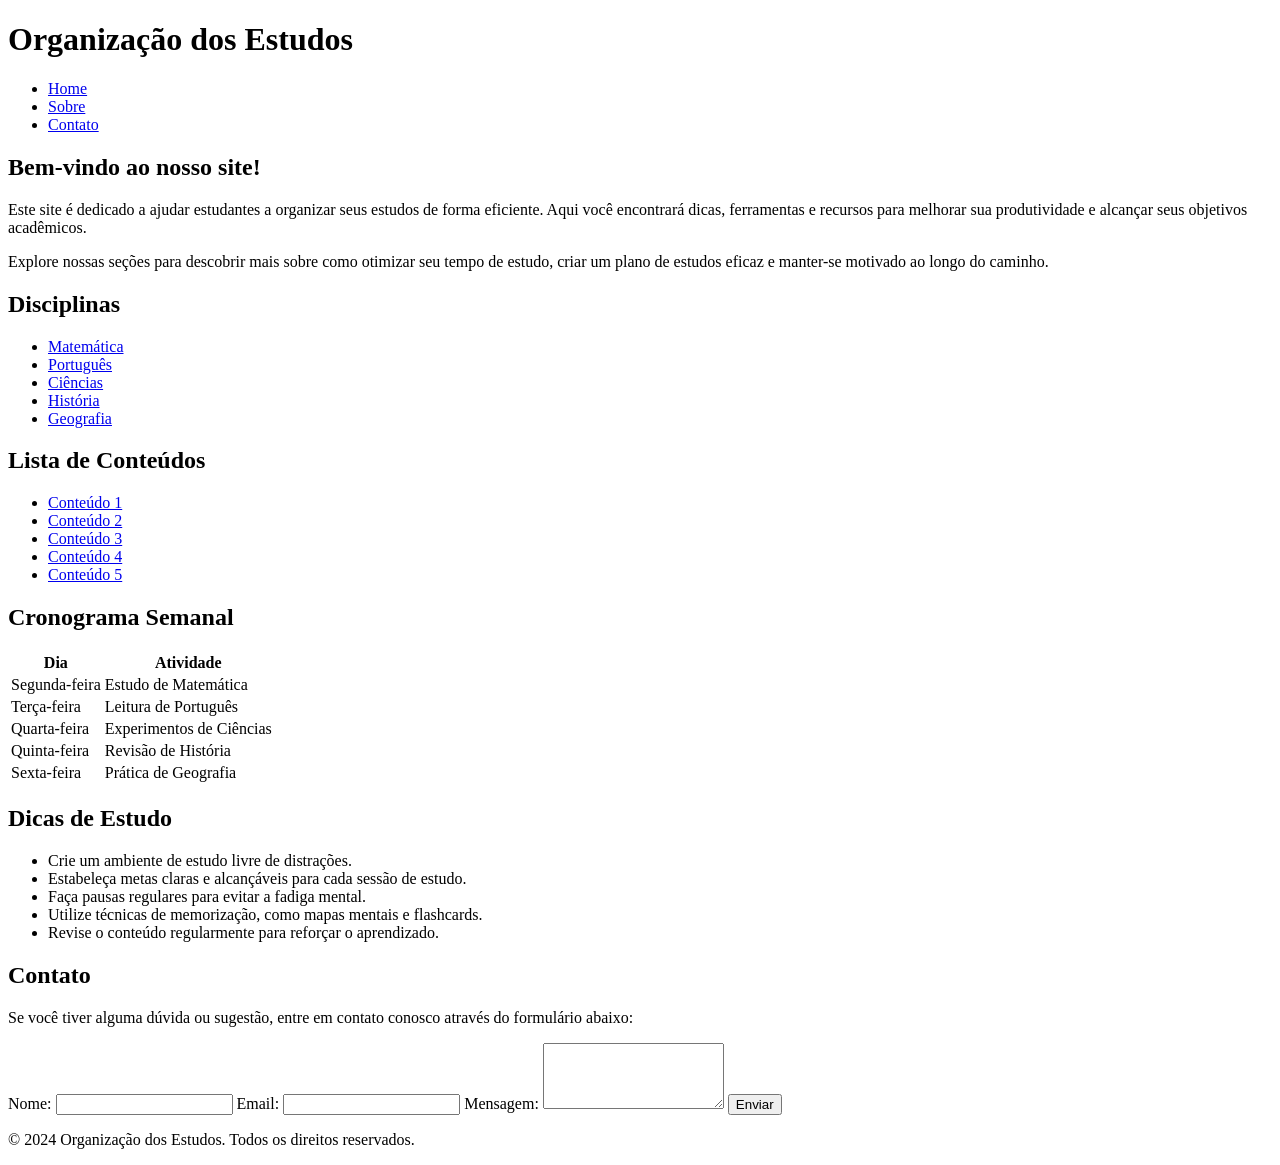
==== index.html @ 68bffa89 "Estrutura inicial da página" ====
<!DOCTYPE html>
<html lang="en">
<head>
    <meta charset="UTF-8">
    <meta name="viewport" content="width=device-width, initial-scale=1.0">
    <link rel="stylesheet" href="style.css">
    <title>Organização dos Estudos</title>
</head>
<body>
    <header>
        <div class="titulo">
            <h1>Organização dos Estudos</h1>
        </div>
        <div class="menu">
            <nav>
                <ul>
                    <li><a href="index.html">Home</a></li>
                    <li><a href="sobre.html">Sobre</a></li>
                    <li><a href="contato.html">Contato</a></li>
                </ul>
            </nav>
        </div>
    </header>
    <div class="conteudo-wrapper">
        <section class="conteudo">
            <h2>Bem-vindo ao nosso site!</h2>
            <p>Este site é dedicado a ajudar estudantes a organizar seus estudos de forma eficiente. Aqui você encontrará dicas, ferramentas e recursos para melhorar sua produtividade e alcançar seus objetivos acadêmicos.</p>
            <p>Explore nossas seções para descobrir mais sobre como otimizar seu tempo de estudo, criar um plano de estudos eficaz e manter-se motivado ao longo do caminho.</p>
        </section>
    </div>

    <div class="disciplinas-wrapper">
        <section class="disciplinas">
            <h2>Disciplinas</h2>
            <ul>
                <li><a href="matematica.html">Matemática</a></li>
                <li><a href="portugues.html">Português</a></li>
                <li><a href="ciencias.html">Ciências</a></li>
                <li><a href="historia.html">História</a></li>
                <li><a href="geografia.html">Geografia</a></li>
            </ul>
        </section>
    </div>

    <div class="lista-conteudos-wrapper">
        <section class="lista-conteudos">
            <h2>Lista de Conteúdos</h2>
            <ul>
                <li><a href="conteudo1.html">Conteúdo 1</a></li>
                <li><a href="conteudo2.html">Conteúdo 2</a></li>
                <li><a href="conteudo3.html">Conteúdo 3</a></li>
                <li><a href="conteudo4.html">Conteúdo 4</a></li>
                <li><a href="conteudo5.html">Conteúdo 5</a></li>
            </ul>
        </section>
    </div>

    <div class="Cronograma-semanal">
        <section class="cronograma">
            <h2>Cronograma Semanal</h2>
            <table>
                <thead>
                    <tr>
                        <th>Dia</th>
                        <th>Atividade</th>
                    </tr>
                </thead>
                <tbody>
                    <tr>
                        <td>Segunda-feira</td>
                        <td>Estudo de Matemática</td>
                    </tr>
                    <tr>
                        <td>Terça-feira</td>
                        <td>Leitura de Português</td>
                    </tr>
                    <tr>
                        <td>Quarta-feira</td>
                        <td>Experimentos de Ciências</td>
                    </tr>
                    <tr>
                        <td>Quinta-feira</td>
                        <td>Revisão de História</td>
                    </tr>
                    <tr>
                        <td>Sexta-feira</td>
                        <td>Prática de Geografia</td>
                    </tr>
                </tbody>
            </table>
        </section>
    </div>

    <div class="dicas-wrapper">
        <section class="dicas">
            <h2>Dicas de Estudo</h2>
            <ul>
                <li>Crie um ambiente de estudo livre de distrações.</li>
                <li>Estabeleça metas claras e alcançáveis para cada sessão de estudo.</li>
                <li>Faça pausas regulares para evitar a fadiga mental.</li>
                <li>Utilize técnicas de memorização, como mapas mentais e flashcards.</li>
                <li>Revise o conteúdo regularmente para reforçar o aprendizado.</li>
            </ul>
        </section>

    </div>

    <div class="secao-contato">
        <section class="contato">
            <h2>Contato</h2>
            <p>Se você tiver alguma dúvida ou sugestão, entre em contato conosco através do formulário abaixo:</p>
            <form action="enviar_contato.php" method="post">
                <label for="nome">Nome:</label>
                <input type="text" id="nome" name="nome" required>

                <label for="email">Email:</label>
                <input type="email" id="email" name="email" required>

                <label for="mensagem">Mensagem:</label>
                <textarea id="mensagem" name="mensagem" rows="4" required></textarea>

                <button type="submit">Enviar</button>
            </form>
        </section>
    </div>

    







    <footer>
        <p>&copy; 2024 Organização dos Estudos. Todos os direitos reservados.</p>
    </footer>
    
</body>
</html>
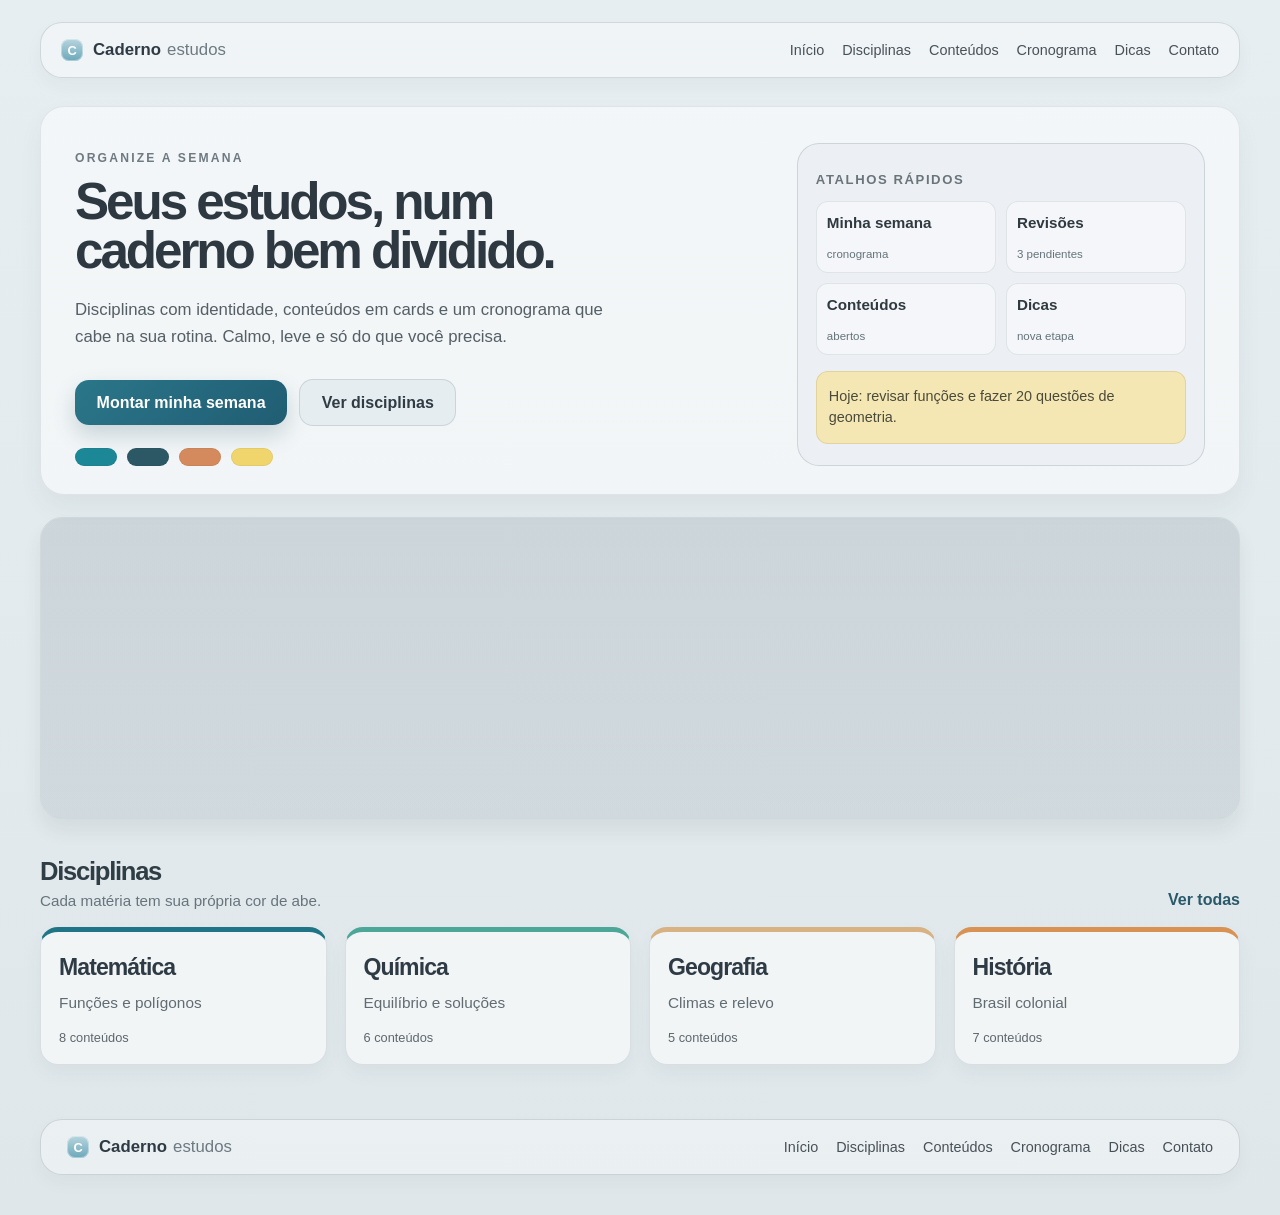
==== commit 856400af: "desenvolvimento da página index principal" ====
--- a/index.html
+++ b/index.html
@@ -1,140 +1,141 @@
 <!DOCTYPE html>
-<html lang="en">
-<head>
-    <meta charset="UTF-8">
-    <meta name="viewport" content="width=device-width, initial-scale=1.0">
-    <link rel="stylesheet" href="style.css">
-    <title>Organização dos Estudos</title>
-</head>
-<body>
-    <header>
-        <div class="titulo">
-            <h1>Organização dos Estudos</h1>
+<html lang="pt-BR">
+  <head>
+    <meta charset="UTF-8" />
+    <meta name="viewport" content="width=device-width, initial-scale=1.0" />
+    <title>Caderno de Estudos</title>
+    <link rel="stylesheet" href="style.css" />
+  </head>
+  <body>
+    <div class="page-shell">
+      <header class="topbar">
+        <div class="brand-wrap">
+          <div class="brand-mark">C</div>
+          <div class="brand-text">
+            <span class="brand-name">Caderno</span>
+            <span class="brand-tag">estudos</span>
+          </div>
         </div>
-        <div class="menu">
-            <nav>
-                <ul>
-                    <li><a href="index.html">Home</a></li>
-                    <li><a href="sobre.html">Sobre</a></li>
-                    <li><a href="contato.html">Contato</a></li>
-                </ul>
-            </nav>
-        </div>
-    </header>
-    <div class="conteudo-wrapper">
-        <section class="conteudo">
-            <h2>Bem-vindo ao nosso site!</h2>
-            <p>Este site é dedicado a ajudar estudantes a organizar seus estudos de forma eficiente. Aqui você encontrará dicas, ferramentas e recursos para melhorar sua produtividade e alcançar seus objetivos acadêmicos.</p>
-            <p>Explore nossas seções para descobrir mais sobre como otimizar seu tempo de estudo, criar um plano de estudos eficaz e manter-se motivado ao longo do caminho.</p>
-        </section>
-    </div>
 
-    <div class="disciplinas-wrapper">
-        <section class="disciplinas">
-            <h2>Disciplinas</h2>
-            <ul>
-                <li><a href="matematica.html">Matemática</a></li>
-                <li><a href="portugues.html">Português</a></li>
-                <li><a href="ciencias.html">Ciências</a></li>
-                <li><a href="historia.html">História</a></li>
-                <li><a href="geografia.html">Geografia</a></li>
-            </ul>
-        </section>
-    </div>
+        <nav class="main-nav" aria-label="Navegação principal">
+          <a href="#">Início</a>
+          <a href="#">Disciplinas</a>
+          <a href="#">Conteúdos</a>
+          <a href="#">Cronograma</a>
+          <a href="#">Dicas</a>
+          <a href="#">Contato</a>
+        </nav>
+      </header>
 
-    <div class="lista-conteudos-wrapper">
-        <section class="lista-conteudos">
-            <h2>Lista de Conteúdos</h2>
-            <ul>
-                <li><a href="conteudo1.html">Conteúdo 1</a></li>
-                <li><a href="conteudo2.html">Conteúdo 2</a></li>
-                <li><a href="conteudo3.html">Conteúdo 3</a></li>
-                <li><a href="conteudo4.html">Conteúdo 4</a></li>
-                <li><a href="conteudo5.html">Conteúdo 5</a></li>
-            </ul>
-        </section>
-    </div>
+      <main class="content">
+        <section class="hero-card">
+          <div class="hero-copy">
+            <p class="eyebrow">ORGANIZE A SEMANA</p>
+            <h1>Seus estudos, num caderno bem dividido.</h1>
+            <p class="subtitle">
+              Disciplinas com identidade, conteúdos em cards e um cronograma que cabe na sua rotina.
+              Calmo, leve e só do que você precisa.
+            </p>
 
-    <div class="Cronograma-semanal">
-        <section class="cronograma">
-            <h2>Cronograma Semanal</h2>
-            <table>
-                <thead>
-                    <tr>
-                        <th>Dia</th>
-                        <th>Atividade</th>
-                    </tr>
-                </thead>
-                <tbody>
-                    <tr>
-                        <td>Segunda-feira</td>
-                        <td>Estudo de Matemática</td>
-                    </tr>
-                    <tr>
-                        <td>Terça-feira</td>
-                        <td>Leitura de Português</td>
-                    </tr>
-                    <tr>
-                        <td>Quarta-feira</td>
-                        <td>Experimentos de Ciências</td>
-                    </tr>
-                    <tr>
-                        <td>Quinta-feira</td>
-                        <td>Revisão de História</td>
-                    </tr>
-                    <tr>
-                        <td>Sexta-feira</td>
-                        <td>Prática de Geografia</td>
-                    </tr>
-                </tbody>
-            </table>
-        </section>
-    </div>
+            <div class="hero-actions">
+              <button class="primary-btn">Montar minha semana</button>
+              <button class="secondary-btn">Ver disciplinas</button>
+            </div>
 
-    <div class="dicas-wrapper">
-        <section class="dicas">
-            <h2>Dicas de Estudo</h2>
-            <ul>
-                <li>Crie um ambiente de estudo livre de distrações.</li>
-                <li>Estabeleça metas claras e alcançáveis para cada sessão de estudo.</li>
-                <li>Faça pausas regulares para evitar a fadiga mental.</li>
-                <li>Utilize técnicas de memorização, como mapas mentais e flashcards.</li>
-                <li>Revise o conteúdo regularmente para reforçar o aprendizado.</li>
-            </ul>
+            <div class="color-dots" aria-label="Cores de disciplinas">
+              <span class="dot teal"></span>
+              <span class="dot dark-teal"></span>
+              <span class="dot orange"></span>
+              <span class="dot yellow"></span>
+            </div>
+          </div>
+
+          <aside class="mini-panel">
+            <h2>ATALHOS RÁPIDOS</h2>
+            <div class="shortcut-grid">
+              <div class="shortcut-item">
+                <span>Minha semana</span>
+                <small>cronograma</small>
+              </div>
+              <div class="shortcut-item">
+                <span>Revisões</span>
+                <small>3 pendientes</small>
+              </div>
+              <div class="shortcut-item">
+                <span>Conteúdos</span>
+                <small>abertos</small>
+              </div>
+              <div class="shortcut-item">
+                <span>Dicas</span>
+                <small>nova etapa</small>
+              </div>
+            </div>
+
+            <div class="note-box">
+              Hoje: revisar funções e fazer 20 questões de geometria.
+            </div>
+          </aside>
         </section>
 
+        <section class="hero-image" aria-label="Caderno de estudos em mesa">
+          <div class="notebook-scene"></div>
+        </section>
+
+        <section class="disciplinas-section">
+          <div class="section-head">
+            <div>
+              <h3>Disciplinas</h3>
+              <p>Cada matéria tem sua própria cor de abe.</p>
+            </div>
+            <a href="#">Ver todas</a>
+          </div>
+
+          <div class="disciplinas-grid">
+            <article class="discipline-card card-teal">
+              <h4>Matemática</h4>
+              <p>Funções e polígonos</p>
+              <span>8 conteúdos</span>
+            </article>
+
+            <article class="discipline-card card-green">
+              <h4>Química</h4>
+              <p>Equilíbrio e soluções</p>
+              <span>6 conteúdos</span>
+            </article>
+
+            <article class="discipline-card card-sand">
+              <h4>Geografia</h4>
+              <p>Climas e relevo</p>
+              <span>5 conteúdos</span>
+            </article>
+
+            <article class="discipline-card card-orange">
+              <h4>História</h4>
+              <p>Brasil colonial</p>
+              <span>7 conteúdos</span>
+            </article>
+          </div>
+        </section>
+      </main>
+
+      <footer class="bottom-bar">
+        <div class="brand-wrap small-brand">
+          <div class="brand-mark">C</div>
+          <div class="brand-text">
+            <span class="brand-name">Caderno</span>
+            <span class="brand-tag">estudos</span>
+          </div>
+        </div>
+
+        <nav class="footer-nav" aria-label="Menu do rodapé">
+          <a href="#">Início</a>
+          <a href="#">Disciplinas</a>
+          <a href="#">Conteúdos</a>
+          <a href="#">Cronograma</a>
+          <a href="#">Dicas</a>
+          <a href="#">Contato</a>
+        </nav>
+      </footer>
     </div>
-
-    <div class="secao-contato">
-        <section class="contato">
-            <h2>Contato</h2>
-            <p>Se você tiver alguma dúvida ou sugestão, entre em contato conosco através do formulário abaixo:</p>
-            <form action="enviar_contato.php" method="post">
-                <label for="nome">Nome:</label>
-                <input type="text" id="nome" name="nome" required>
-
-                <label for="email">Email:</label>
-                <input type="email" id="email" name="email" required>
-
-                <label for="mensagem">Mensagem:</label>
-                <textarea id="mensagem" name="mensagem" rows="4" required></textarea>
-
-                <button type="submit">Enviar</button>
-            </form>
-        </section>
-    </div>
-
-    
-
-
-
-
-
-
-
-    <footer>
-        <p>&copy; 2024 Organização dos Estudos. Todos os direitos reservados.</p>
-    </footer>
-    
-</body>
-</html>+  </body>
+</html>
--- a/style.css
+++ b/style.css
@@ -0,0 +1,467 @@
+:root {
+  --bg: #dfe7eb;
+  --panel: rgba(255, 255, 255, 0.72);
+  --panel-strong: #edf3f5;
+  --border: rgba(79, 99, 110, 0.2);
+  --text: #2f3b44;
+  --muted: #66757c;
+  --teal: #1f7585;
+  --teal-dark: #0f5968;
+  --green: #4da799;
+  --orange: #d89253;
+  --yellow: #f0d56d;
+  --shadow: rgba(51, 71, 79, 0.08);
+  --note: #f4e7b4;
+}
+
+* {
+  box-sizing: border-box;
+}
+
+html {
+  scroll-behavior: smooth;
+}
+
+body {
+  margin: 0;
+  font-family: "Segoe UI", Tahoma, Geneva, Verdana, sans-serif;
+  background: linear-gradient(180deg, #e7eef1 0%, #dfe7eb 100%);
+  color: var(--text);
+}
+
+button,
+a {
+  font: inherit;
+}
+
+.page-shell {
+  width: min(1200px, calc(100% - 32px));
+  margin: 22px auto 0;
+}
+
+.topbar,
+.bottom-bar {
+  display: flex;
+  align-items: center;
+  justify-content: space-between;
+  gap: 20px;
+  background: rgba(255, 255, 255, 0.38);
+  border: 1px solid var(--border);
+  border-radius: 22px;
+  padding: 16px 20px;
+  box-shadow: 0 8px 18px rgba(44, 55, 62, 0.04);
+}
+
+.brand-wrap {
+  display: inline-flex;
+  align-items: center;
+  gap: 10px;
+}
+
+.brand-mark {
+  width: 22px;
+  height: 22px;
+  border-radius: 8px;
+  background: linear-gradient(180deg, #b7d5de 0%, #6ca8ba 100%);
+  color: #fff;
+  font-weight: 700;
+  font-size: 0.8rem;
+  display: grid;
+  place-items: center;
+  box-shadow: inset 0 0 0 1px rgba(255, 255, 255, 0.4);
+}
+
+.brand-text {
+  display: flex;
+  align-items: baseline;
+  gap: 6px;
+  line-height: 1;
+}
+
+.brand-name,
+.brand-tag {
+  font-size: 1.05rem;
+  font-weight: 700;
+}
+
+.brand-tag {
+  font-weight: 500;
+  color: #6d7a81;
+}
+
+.main-nav,
+.footer-nav {
+  display: flex;
+  align-items: center;
+  justify-content: center;
+  gap: 18px;
+  flex-wrap: wrap;
+}
+
+.main-nav a,
+.footer-nav a {
+  color: rgba(40, 49, 57, 0.84);
+  text-decoration: none;
+  font-size: 0.9rem;
+  transition: opacity 0.2s ease;
+}
+
+.main-nav a:hover,
+.footer-nav a:hover {
+  opacity: 0.7;
+}
+
+.content {
+  margin-top: 28px;
+}
+
+.hero-card {
+  display: grid;
+  grid-template-columns: 1.7fr 1fr;
+  gap: 28px;
+  padding: 36px 34px 28px;
+  background: rgba(255, 255, 255, 0.5);
+  border: 1px solid rgba(102, 118, 126, 0.14);
+  border-radius: 24px;
+  box-shadow: 0 12px 24px rgba(50, 63, 70, 0.06);
+}
+
+.hero-copy {
+  padding: 8px 0 0;
+}
+
+.eyebrow {
+  margin: 0 0 12px;
+  color: #6d7a81;
+  font-size: 0.76rem;
+  letter-spacing: 0.18em;
+  font-weight: 700;
+}
+
+.hero-copy h1 {
+  margin: 0;
+  max-width: 560px;
+  font-size: clamp(2.4rem, 4vw, 4rem);
+  line-height: 0.96;
+  letter-spacing: -0.06em;
+  color: #2d3840;
+}
+
+.subtitle {
+  max-width: 560px;
+  margin-top: 22px;
+  color: rgba(50, 61, 70, 0.82);
+  font-size: 1.05rem;
+  line-height: 1.6;
+}
+
+.hero-actions {
+  display: flex;
+  align-items: center;
+  gap: 12px;
+  margin-top: 28px;
+  flex-wrap: wrap;
+}
+
+.primary-btn,
+.secondary-btn {
+  border: none;
+  border-radius: 14px;
+  padding: 0.85rem 1.35rem;
+  font-weight: 600;
+  cursor: pointer;
+  transition: transform 0.2s ease, opacity 0.2s ease;
+}
+
+.primary-btn {
+  background: linear-gradient(135deg, #2b7689, #205d73);
+  color: #fff;
+  box-shadow: 0 10px 22px rgba(30, 82, 94, 0.2);
+}
+
+.secondary-btn {
+  background: #e6edf0;
+  color: #2f3c44;
+  border: 1px solid rgba(83, 102, 112, 0.18);
+}
+
+.primary-btn:hover,
+.secondary-btn:hover {
+  transform: translateY(-1px);
+  opacity: 0.96;
+}
+
+.color-dots {
+  display: flex;
+  gap: 10px;
+  align-items: center;
+  margin-top: 22px;
+}
+
+.dot {
+  display: inline-block;
+  width: 42px;
+  height: 18px;
+  border-radius: 10px;
+  box-shadow: inset 0 0 0 1px rgba(0, 0, 0, 0.05);
+}
+
+.dot.teal { background: #1c8897; }
+.dot.dark-teal { background: #2c5865; }
+.dot.orange { background: #d48a5d; }
+.dot.yellow { background: #f0d56d; }
+
+.mini-panel {
+  align-self: stretch;
+  background: rgba(236, 240, 243, 0.9);
+  border: 1px solid var(--border);
+  border-radius: 22px;
+  padding: 18px 18px 12px;
+  display: flex;
+  flex-direction: column;
+  justify-content: center;
+}
+
+.mini-panel h2 {
+  margin: 0 0 14px;
+  font-size: 0.82rem;
+  letter-spacing: 0.12em;
+  color: #69757a;
+  font-weight: 700;
+}
+
+.shortcut-grid {
+  display: grid;
+  grid-template-columns: repeat(2, minmax(120px, 1fr));
+  gap: 10px;
+}
+
+.shortcut-item {
+  background: rgba(255, 255, 255, 0.42);
+  border: 1px solid rgba(128, 146, 152, 0.18);
+  border-radius: 12px;
+  padding: 12px 10px;
+  min-height: 72px;
+  display: flex;
+  flex-direction: column;
+  justify-content: space-between;
+}
+
+.shortcut-item span {
+  font-weight: 700;
+  color: #2f3a40;
+  font-size: 0.95rem;
+}
+
+.shortcut-item small {
+  color: #64747b;
+  font-size: 0.72rem;
+}
+
+.note-box {
+  margin-top: 16px;
+  background: var(--note);
+  border: 1px solid rgba(146, 124, 52, 0.18);
+  border-radius: 12px;
+  color: #4a4a3a;
+  font-size: 0.9rem;
+  line-height: 1.5;
+  padding: 14px 12px;
+}
+
+.hero-image {
+  margin-top: 22px;
+  border-radius: 22px;
+  overflow: hidden;
+  box-shadow: 0 12px 18px rgba(53, 63, 70, 0.08);
+  border: 1px solid rgba(101, 117, 122, 0.14);
+}
+
+.notebook-scene {
+  position: relative;
+  height: 300px;
+  background:
+    linear-gradient(rgba(84, 101, 110, 0.16), rgba(84, 101, 110, 0.12)),
+    url("https://images.unsplash.com/photo-1516321318423-f06f85e504b3?auto=format&fit=crop&w=1600&q=80") center/cover no-repeat;
+}
+
+.disciplinas-section {
+  margin-top: 38px;
+  padding-bottom: 36px;
+}
+
+.section-head {
+  display: flex;
+  align-items: end;
+  justify-content: space-between;
+  gap: 18px;
+  margin-bottom: 18px;
+}
+
+.section-head h3 {
+  margin: 0;
+  font-size: clamp(1.6rem, 2vw, 2.2rem);
+  letter-spacing: -0.05em;
+  color: #2f3d45;
+}
+
+.section-head p {
+  margin: 6px 0 0;
+  color: var(--muted);
+  font-size: 0.95rem;
+}
+
+.section-head a {
+  text-decoration: none;
+  color: #2a5969;
+  font-weight: 600;
+}
+
+.disciplinas-grid {
+  display: grid;
+  grid-template-columns: repeat(4, minmax(200px, 1fr));
+  gap: 18px;
+}
+
+.discipline-card {
+  background: rgba(255, 255, 255, 0.55);
+  border: 1px solid rgba(90, 107, 116, 0.16);
+  border-radius: 18px;
+  padding: 22px 18px 18px;
+  min-height: 132px;
+  box-shadow: 0 8px 18px rgba(62, 72, 79, 0.05);
+}
+
+.discipline-card h4 {
+  margin: 0;
+  font-size: clamp(1.2rem, 1.8vw, 1.6rem);
+  letter-spacing: -0.04em;
+}
+
+.discipline-card p {
+  margin: 10px 0 14px;
+  color: rgba(48, 61, 69, 0.75);
+  font-size: 0.96rem;
+  line-height: 1.5;
+}
+
+.discipline-card span {
+  color: rgba(58, 67, 74, 0.8);
+  font-size: 0.8rem;
+}
+
+.card-teal {
+  border-top: 5px solid var(--teal);
+}
+
+.card-green {
+  border-top: 5px solid var(--green);
+}
+
+.card-sand {
+  border-top: 5px solid #d8b283;
+}
+
+.card-orange {
+  border-top: 5px solid var(--orange);
+}
+
+.bottom-bar {
+  margin: 18px 0 40px;
+  padding: 16px 26px;
+  background: rgba(255, 255, 255, 0.35);
+}
+
+.small-brand {
+  margin-right: auto;
+}
+
+@media (max-width: 960px) {
+  .hero-card {
+    grid-template-columns: 1fr;
+  }
+
+  .disciplinas-grid {
+    grid-template-columns: repeat(2, minmax(180px, 1fr));
+  }
+}
+
+@media (max-width: 760px) {
+  .page-shell {
+    width: min(100% - 18px, 1200px);
+    margin-top: 12px;
+  }
+
+  .topbar,
+  .bottom-bar {
+    border-radius: 18px;
+    padding: 14px 16px;
+  }
+
+  .topbar,
+  .bottom-bar,
+  .section-head {
+    flex-direction: column;
+    align-items: flex-start;
+  }
+
+  .main-nav,
+  .footer-nav {
+    justify-content: flex-start;
+    gap: 10px 14px;
+  }
+
+  .hero-card {
+    padding: 24px 18px 18px;
+  }
+
+  .hero-copy h1 {
+    max-width: none;
+  }
+
+  .subtitle {
+    font-size: 0.98rem;
+  }
+
+  .disciplinas-grid {
+    grid-template-columns: 1fr;
+  }
+
+  .shortcut-grid {
+    grid-template-columns: repeat(2, minmax(100px, 1fr));
+  }
+
+  .notebook-scene {
+    height: 240px;
+  }
+}
+
+@media (max-width: 480px) {
+  .brand-text {
+    gap: 3px;
+  }
+
+  .brand-name,
+  .brand-tag {
+    font-size: 0.9rem;
+  }
+
+  .main-nav a,
+  .footer-nav a {
+    font-size: 0.82rem;
+  }
+
+  .hero-actions {
+    flex-direction: column;
+    align-items: stretch;
+  }
+
+  .primary-btn,
+  .secondary-btn {
+    width: 100%;
+  }
+
+  .shortcut-grid {
+    grid-template-columns: 1fr;
+  }
+}
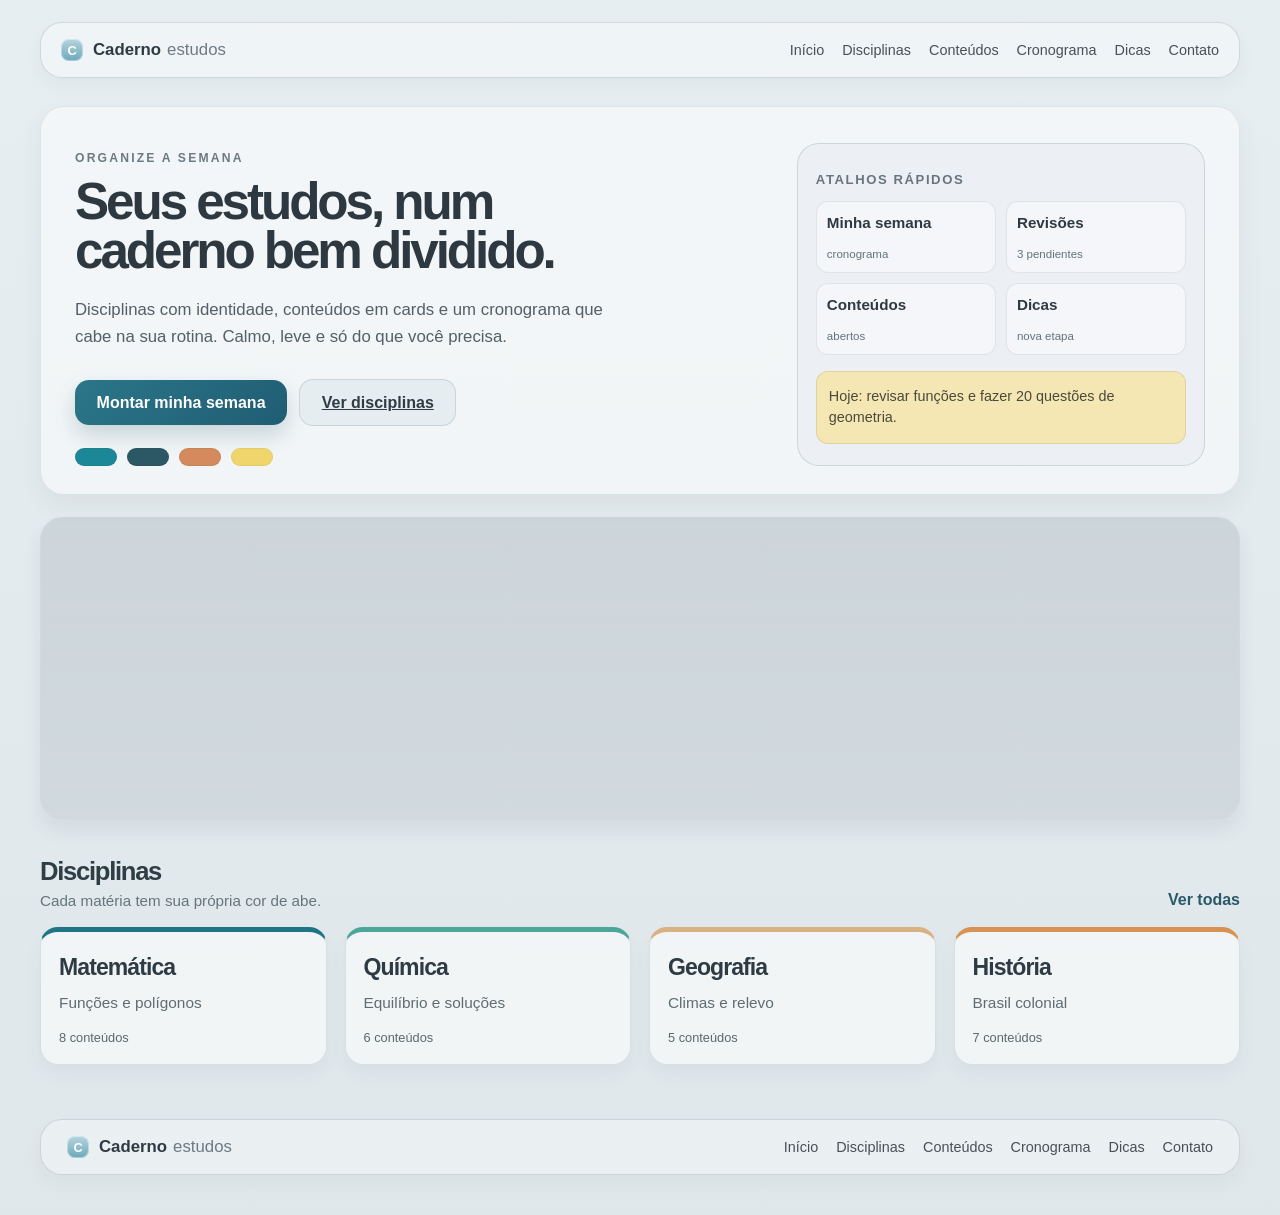
==== commit 30f14596: "desenvolvimento da página de disciplinas" ====
--- a/index.html
+++ b/index.html
@@ -4,7 +4,7 @@
     <meta charset="UTF-8" />
     <meta name="viewport" content="width=device-width, initial-scale=1.0" />
     <title>Caderno de Estudos</title>
-    <link rel="stylesheet" href="style.css" />
+    <link rel="stylesheet" href="src/style.css" />
   </head>
   <body>
     <div class="page-shell">
@@ -18,8 +18,8 @@
         </div>
 
         <nav class="main-nav" aria-label="Navegação principal">
-          <a href="#">Início</a>
-          <a href="#">Disciplinas</a>
+          <a href="index.html">Início</a>
+          <a href="disciplinas.html">Disciplinas</a>
           <a href="#">Conteúdos</a>
           <a href="#">Cronograma</a>
           <a href="#">Dicas</a>
@@ -39,7 +39,7 @@
 
             <div class="hero-actions">
               <button class="primary-btn">Montar minha semana</button>
-              <button class="secondary-btn">Ver disciplinas</button>
+              <a href="disciplinas.html" class="secondary-btn link-btn">Ver disciplinas</a>
             </div>
 
             <div class="color-dots" aria-label="Cores de disciplinas">
@@ -87,7 +87,7 @@
               <h3>Disciplinas</h3>
               <p>Cada matéria tem sua própria cor de abe.</p>
             </div>
-            <a href="#">Ver todas</a>
+            <a href="disciplinas.html">Ver todas</a>
           </div>
 
           <div class="disciplinas-grid">
@@ -128,8 +128,8 @@
         </div>
 
         <nav class="footer-nav" aria-label="Menu do rodapé">
-          <a href="#">Início</a>
-          <a href="#">Disciplinas</a>
+          <a href="index.html">Início</a>
+          <a href="disciplinas.html">Disciplinas</a>
           <a href="#">Conteúdos</a>
           <a href="#">Cronograma</a>
           <a href="#">Dicas</a>
--- a/src/style.css
+++ b/src/style.css
@@ -0,0 +1,467 @@
+:root {
+  --bg: #dfe7eb;
+  --panel: rgba(255, 255, 255, 0.72);
+  --panel-strong: #edf3f5;
+  --border: rgba(79, 99, 110, 0.2);
+  --text: #2f3b44;
+  --muted: #66757c;
+  --teal: #1f7585;
+  --teal-dark: #0f5968;
+  --green: #4da799;
+  --orange: #d89253;
+  --yellow: #f0d56d;
+  --shadow: rgba(51, 71, 79, 0.08);
+  --note: #f4e7b4;
+}
+
+* {
+  box-sizing: border-box;
+}
+
+html {
+  scroll-behavior: smooth;
+}
+
+body {
+  margin: 0;
+  font-family: "Segoe UI", Tahoma, Geneva, Verdana, sans-serif;
+  background: linear-gradient(180deg, #e7eef1 0%, #dfe7eb 100%);
+  color: var(--text);
+}
+
+button,
+a {
+  font: inherit;
+}
+
+.page-shell {
+  width: min(1200px, calc(100% - 32px));
+  margin: 22px auto 0;
+}
+
+.topbar,
+.bottom-bar {
+  display: flex;
+  align-items: center;
+  justify-content: space-between;
+  gap: 20px;
+  background: rgba(255, 255, 255, 0.38);
+  border: 1px solid var(--border);
+  border-radius: 22px;
+  padding: 16px 20px;
+  box-shadow: 0 8px 18px rgba(44, 55, 62, 0.04);
+}
+
+.brand-wrap {
+  display: inline-flex;
+  align-items: center;
+  gap: 10px;
+}
+
+.brand-mark {
+  width: 22px;
+  height: 22px;
+  border-radius: 8px;
+  background: linear-gradient(180deg, #b7d5de 0%, #6ca8ba 100%);
+  color: #fff;
+  font-weight: 700;
+  font-size: 0.8rem;
+  display: grid;
+  place-items: center;
+  box-shadow: inset 0 0 0 1px rgba(255, 255, 255, 0.4);
+}
+
+.brand-text {
+  display: flex;
+  align-items: baseline;
+  gap: 6px;
+  line-height: 1;
+}
+
+.brand-name,
+.brand-tag {
+  font-size: 1.05rem;
+  font-weight: 700;
+}
+
+.brand-tag {
+  font-weight: 500;
+  color: #6d7a81;
+}
+
+.main-nav,
+.footer-nav {
+  display: flex;
+  align-items: center;
+  justify-content: center;
+  gap: 18px;
+  flex-wrap: wrap;
+}
+
+.main-nav a,
+.footer-nav a {
+  color: rgba(40, 49, 57, 0.84);
+  text-decoration: none;
+  font-size: 0.9rem;
+  transition: opacity 0.2s ease;
+}
+
+.main-nav a:hover,
+.footer-nav a:hover {
+  opacity: 0.7;
+}
+
+.content {
+  margin-top: 28px;
+}
+
+.hero-card {
+  display: grid;
+  grid-template-columns: 1.7fr 1fr;
+  gap: 28px;
+  padding: 36px 34px 28px;
+  background: rgba(255, 255, 255, 0.5);
+  border: 1px solid rgba(102, 118, 126, 0.14);
+  border-radius: 24px;
+  box-shadow: 0 12px 24px rgba(50, 63, 70, 0.06);
+}
+
+.hero-copy {
+  padding: 8px 0 0;
+}
+
+.eyebrow {
+  margin: 0 0 12px;
+  color: #6d7a81;
+  font-size: 0.76rem;
+  letter-spacing: 0.18em;
+  font-weight: 700;
+}
+
+.hero-copy h1 {
+  margin: 0;
+  max-width: 560px;
+  font-size: clamp(2.4rem, 4vw, 4rem);
+  line-height: 0.96;
+  letter-spacing: -0.06em;
+  color: #2d3840;
+}
+
+.subtitle {
+  max-width: 560px;
+  margin-top: 22px;
+  color: rgba(50, 61, 70, 0.82);
+  font-size: 1.05rem;
+  line-height: 1.6;
+}
+
+.hero-actions {
+  display: flex;
+  align-items: center;
+  gap: 12px;
+  margin-top: 28px;
+  flex-wrap: wrap;
+}
+
+.primary-btn,
+.secondary-btn {
+  border: none;
+  border-radius: 14px;
+  padding: 0.85rem 1.35rem;
+  font-weight: 600;
+  cursor: pointer;
+  transition: transform 0.2s ease, opacity 0.2s ease;
+}
+
+.primary-btn {
+  background: linear-gradient(135deg, #2b7689, #205d73);
+  color: #fff;
+  box-shadow: 0 10px 22px rgba(30, 82, 94, 0.2);
+}
+
+.secondary-btn {
+  background: #e6edf0;
+  color: #2f3c44;
+  border: 1px solid rgba(83, 102, 112, 0.18);
+}
+
+.primary-btn:hover,
+.secondary-btn:hover {
+  transform: translateY(-1px);
+  opacity: 0.96;
+}
+
+.color-dots {
+  display: flex;
+  gap: 10px;
+  align-items: center;
+  margin-top: 22px;
+}
+
+.dot {
+  display: inline-block;
+  width: 42px;
+  height: 18px;
+  border-radius: 10px;
+  box-shadow: inset 0 0 0 1px rgba(0, 0, 0, 0.05);
+}
+
+.dot.teal { background: #1c8897; }
+.dot.dark-teal { background: #2c5865; }
+.dot.orange { background: #d48a5d; }
+.dot.yellow { background: #f0d56d; }
+
+.mini-panel {
+  align-self: stretch;
+  background: rgba(236, 240, 243, 0.9);
+  border: 1px solid var(--border);
+  border-radius: 22px;
+  padding: 18px 18px 12px;
+  display: flex;
+  flex-direction: column;
+  justify-content: center;
+}
+
+.mini-panel h2 {
+  margin: 0 0 14px;
+  font-size: 0.82rem;
+  letter-spacing: 0.12em;
+  color: #69757a;
+  font-weight: 700;
+}
+
+.shortcut-grid {
+  display: grid;
+  grid-template-columns: repeat(2, minmax(120px, 1fr));
+  gap: 10px;
+}
+
+.shortcut-item {
+  background: rgba(255, 255, 255, 0.42);
+  border: 1px solid rgba(128, 146, 152, 0.18);
+  border-radius: 12px;
+  padding: 12px 10px;
+  min-height: 72px;
+  display: flex;
+  flex-direction: column;
+  justify-content: space-between;
+}
+
+.shortcut-item span {
+  font-weight: 700;
+  color: #2f3a40;
+  font-size: 0.95rem;
+}
+
+.shortcut-item small {
+  color: #64747b;
+  font-size: 0.72rem;
+}
+
+.note-box {
+  margin-top: 16px;
+  background: var(--note);
+  border: 1px solid rgba(146, 124, 52, 0.18);
+  border-radius: 12px;
+  color: #4a4a3a;
+  font-size: 0.9rem;
+  line-height: 1.5;
+  padding: 14px 12px;
+}
+
+.hero-image {
+  margin-top: 22px;
+  border-radius: 22px;
+  overflow: hidden;
+  box-shadow: 0 12px 18px rgba(53, 63, 70, 0.08);
+  border: 1px solid rgba(101, 117, 122, 0.14);
+}
+
+.notebook-scene {
+  position: relative;
+  height: 300px;
+  background:
+    linear-gradient(rgba(84, 101, 110, 0.16), rgba(84, 101, 110, 0.12)),
+    url("https://images.unsplash.com/photo-1516321318423-f06f85e504b3?auto=format&fit=crop&w=1600&q=80") center/cover no-repeat;
+}
+
+.disciplinas-section {
+  margin-top: 38px;
+  padding-bottom: 36px;
+}
+
+.section-head {
+  display: flex;
+  align-items: end;
+  justify-content: space-between;
+  gap: 18px;
+  margin-bottom: 18px;
+}
+
+.section-head h3 {
+  margin: 0;
+  font-size: clamp(1.6rem, 2vw, 2.2rem);
+  letter-spacing: -0.05em;
+  color: #2f3d45;
+}
+
+.section-head p {
+  margin: 6px 0 0;
+  color: var(--muted);
+  font-size: 0.95rem;
+}
+
+.section-head a {
+  text-decoration: none;
+  color: #2a5969;
+  font-weight: 600;
+}
+
+.disciplinas-grid {
+  display: grid;
+  grid-template-columns: repeat(4, minmax(200px, 1fr));
+  gap: 18px;
+}
+
+.discipline-card {
+  background: rgba(255, 255, 255, 0.55);
+  border: 1px solid rgba(90, 107, 116, 0.16);
+  border-radius: 18px;
+  padding: 22px 18px 18px;
+  min-height: 132px;
+  box-shadow: 0 8px 18px rgba(62, 72, 79, 0.05);
+}
+
+.discipline-card h4 {
+  margin: 0;
+  font-size: clamp(1.2rem, 1.8vw, 1.6rem);
+  letter-spacing: -0.04em;
+}
+
+.discipline-card p {
+  margin: 10px 0 14px;
+  color: rgba(48, 61, 69, 0.75);
+  font-size: 0.96rem;
+  line-height: 1.5;
+}
+
+.discipline-card span {
+  color: rgba(58, 67, 74, 0.8);
+  font-size: 0.8rem;
+}
+
+.card-teal {
+  border-top: 5px solid var(--teal);
+}
+
+.card-green {
+  border-top: 5px solid var(--green);
+}
+
+.card-sand {
+  border-top: 5px solid #d8b283;
+}
+
+.card-orange {
+  border-top: 5px solid var(--orange);
+}
+
+.bottom-bar {
+  margin: 18px 0 40px;
+  padding: 16px 26px;
+  background: rgba(255, 255, 255, 0.35);
+}
+
+.small-brand {
+  margin-right: auto;
+}
+
+@media (max-width: 960px) {
+  .hero-card {
+    grid-template-columns: 1fr;
+  }
+
+  .disciplinas-grid {
+    grid-template-columns: repeat(2, minmax(180px, 1fr));
+  }
+}
+
+@media (max-width: 760px) {
+  .page-shell {
+    width: min(100% - 18px, 1200px);
+    margin-top: 12px;
+  }
+
+  .topbar,
+  .bottom-bar {
+    border-radius: 18px;
+    padding: 14px 16px;
+  }
+
+  .topbar,
+  .bottom-bar,
+  .section-head {
+    flex-direction: column;
+    align-items: flex-start;
+  }
+
+  .main-nav,
+  .footer-nav {
+    justify-content: flex-start;
+    gap: 10px 14px;
+  }
+
+  .hero-card {
+    padding: 24px 18px 18px;
+  }
+
+  .hero-copy h1 {
+    max-width: none;
+  }
+
+  .subtitle {
+    font-size: 0.98rem;
+  }
+
+  .disciplinas-grid {
+    grid-template-columns: 1fr;
+  }
+
+  .shortcut-grid {
+    grid-template-columns: repeat(2, minmax(100px, 1fr));
+  }
+
+  .notebook-scene {
+    height: 240px;
+  }
+}
+
+@media (max-width: 480px) {
+  .brand-text {
+    gap: 3px;
+  }
+
+  .brand-name,
+  .brand-tag {
+    font-size: 0.9rem;
+  }
+
+  .main-nav a,
+  .footer-nav a {
+    font-size: 0.82rem;
+  }
+
+  .hero-actions {
+    flex-direction: column;
+    align-items: stretch;
+  }
+
+  .primary-btn,
+  .secondary-btn {
+    width: 100%;
+  }
+
+  .shortcut-grid {
+    grid-template-columns: 1fr;
+  }
+}
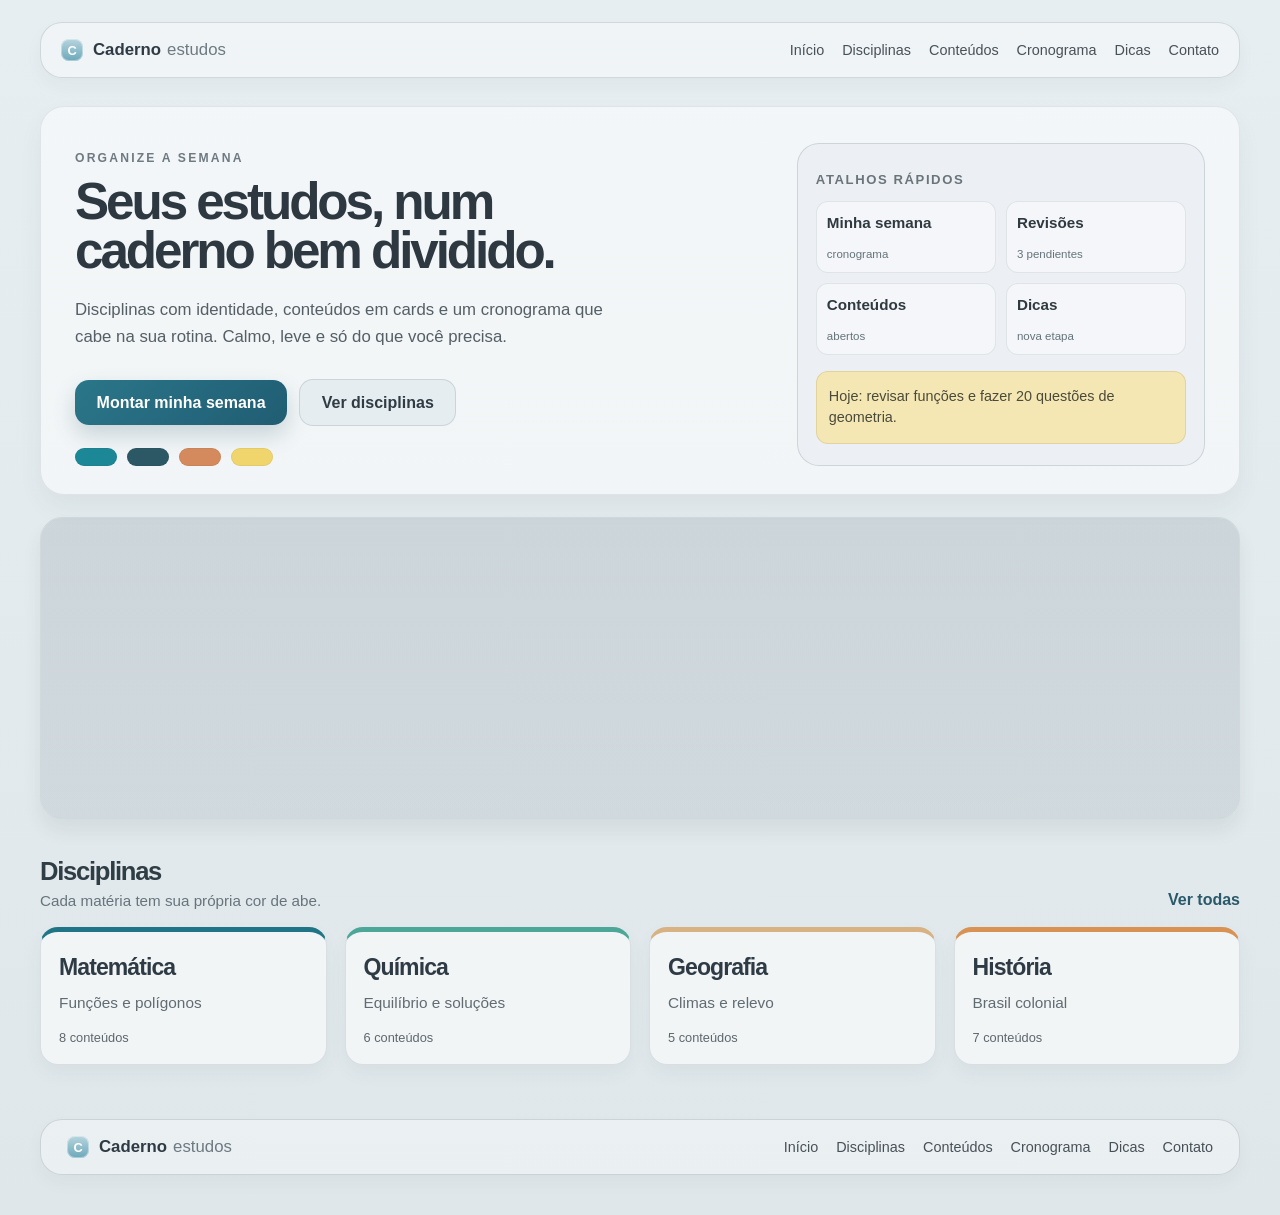
==== commit 2cbcb2f8: "desenvolvimento da página de cronograma" ====
--- a/index.html
+++ b/index.html
@@ -20,8 +20,8 @@
         <nav class="main-nav" aria-label="Navegação principal">
           <a href="index.html">Início</a>
           <a href="disciplinas.html">Disciplinas</a>
-          <a href="#">Conteúdos</a>
-          <a href="#">Cronograma</a>
+          <a href="conteudos.html">Conteúdos</a>
+          <a href="cronograma.html">Cronograma</a>
           <a href="#">Dicas</a>
           <a href="#">Contato</a>
         </nav>
@@ -130,8 +130,8 @@
         <nav class="footer-nav" aria-label="Menu do rodapé">
           <a href="index.html">Início</a>
           <a href="disciplinas.html">Disciplinas</a>
-          <a href="#">Conteúdos</a>
-          <a href="#">Cronograma</a>
+          <a href="conteudos.html">Conteúdos</a>
+          <a href="cronograma.html">Cronograma</a>
           <a href="#">Dicas</a>
           <a href="#">Contato</a>
         </nav>
--- a/src/style.css
+++ b/src/style.css
@@ -185,6 +185,13 @@
   border: 1px solid rgba(83, 102, 112, 0.18);
 }
 
+.link-btn {
+  display: inline-flex;
+  align-items: center;
+  justify-content: center;
+  text-decoration: none;
+}
+
 .primary-btn:hover,
 .secondary-btn:hover {
   transform: translateY(-1px);
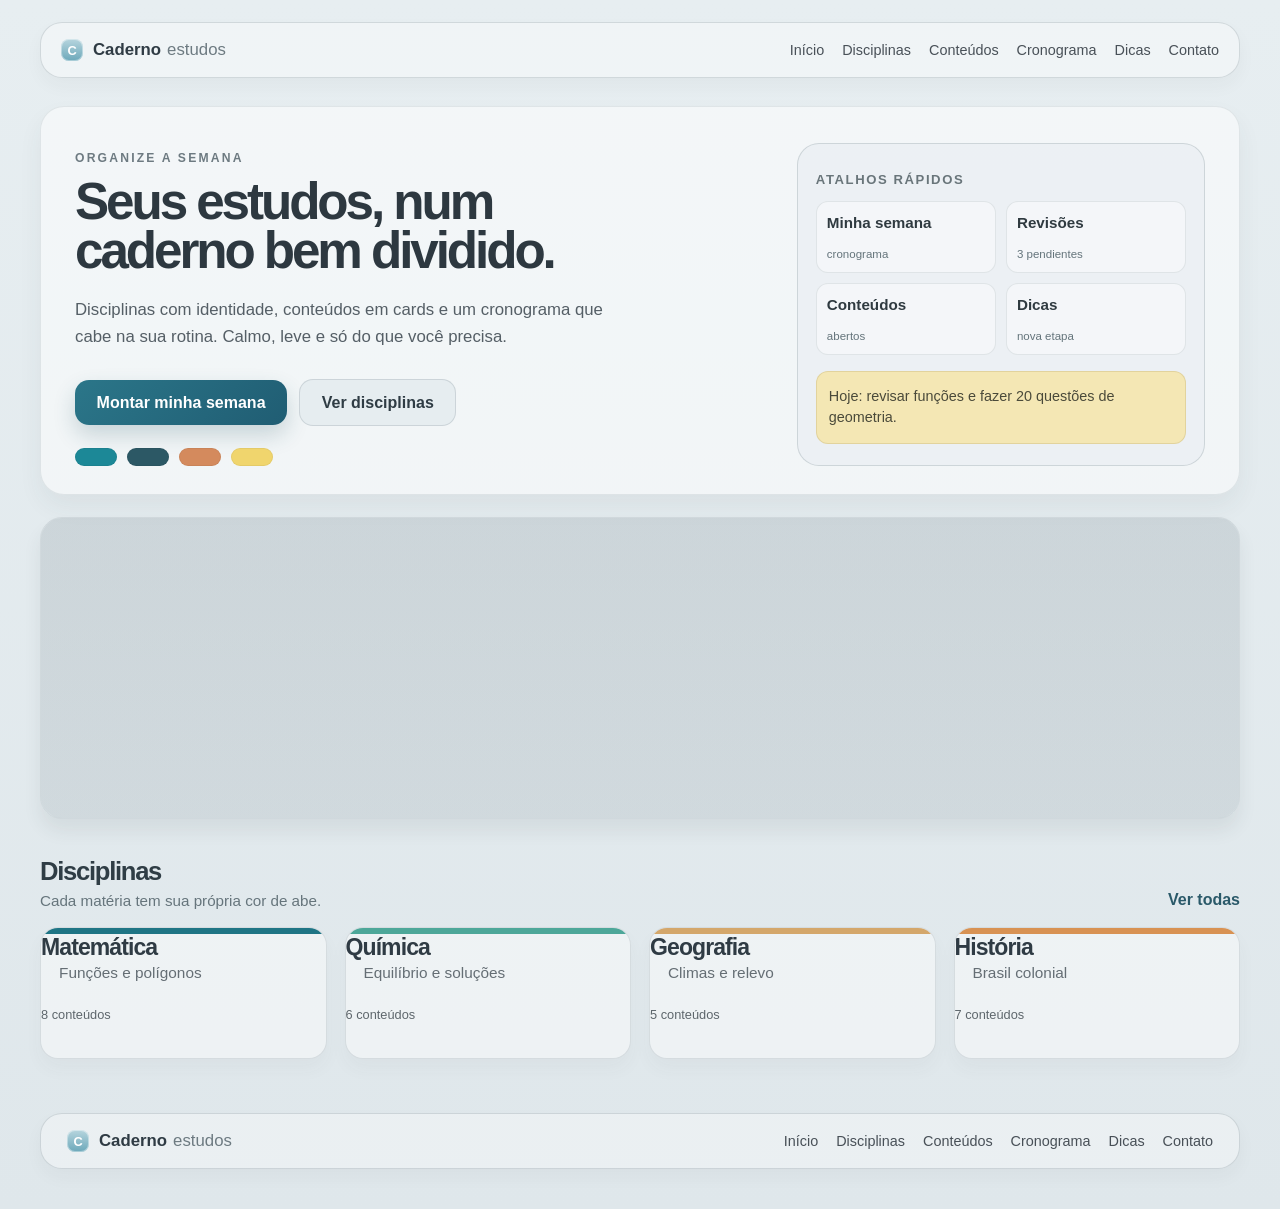
==== commit 125e7ed5: "redução de arquivos do projeto" ====
--- a/index.html
+++ b/index.html
@@ -22,8 +22,8 @@
           <a href="disciplinas.html">Disciplinas</a>
           <a href="conteudos.html">Conteúdos</a>
           <a href="cronograma.html">Cronograma</a>
-          <a href="#">Dicas</a>
-          <a href="#">Contato</a>
+          <a href="dicas.html">Dicas</a>
+          <a href="contato.html">Contato</a>
         </nav>
       </header>
 
@@ -38,7 +38,7 @@
             </p>
 
             <div class="hero-actions">
-              <button class="primary-btn">Montar minha semana</button>
+              <a href="cronograma.html" class="primary-btn link-btn">Montar minha semana</a>
               <a href="disciplinas.html" class="secondary-btn link-btn">Ver disciplinas</a>
             </div>
 
@@ -132,8 +132,8 @@
           <a href="disciplinas.html">Disciplinas</a>
           <a href="conteudos.html">Conteúdos</a>
           <a href="cronograma.html">Cronograma</a>
-          <a href="#">Dicas</a>
-          <a href="#">Contato</a>
+          <a href="dicas.html">Dicas</a>
+          <a href="contato.html">Contato</a>
         </nav>
       </footer>
     </div>
--- a/src/style.css
+++ b/src/style.css
@@ -30,8 +30,15 @@
 }
 
 button,
-a {
+a,
+input,
+textarea {
   font: inherit;
+}
+
+img {
+  max-width: 100%;
+  display: block;
 }
 
 .page-shell {
@@ -111,6 +118,43 @@
   opacity: 0.7;
 }
 
+.eyebrow {
+  margin: 0 0 12px;
+  color: #6d7a81;
+  font-size: 0.76rem;
+  letter-spacing: 0.18em;
+  font-weight: 700;
+}
+
+.page-header {
+  margin-bottom: 18px;
+}
+
+.page-header h1 {
+  margin: 0;
+  font-size: clamp(2.4rem, 4vw, 4rem);
+  line-height: 0.96;
+  letter-spacing: -0.06em;
+  color: #2d3840;
+}
+
+.page-subtitle {
+  margin-top: 10px;
+  color: rgba(50, 61, 70, 0.82);
+  font-size: 1rem;
+  line-height: 1.6;
+}
+
+.bottom-bar {
+  margin: 18px 0 40px;
+  padding: 16px 26px;
+  background: rgba(255, 255, 255, 0.35);
+}
+
+.small-brand {
+  margin-right: auto;
+}
+
 .content {
   margin-top: 28px;
 }
@@ -128,14 +172,6 @@
 
 .hero-copy {
   padding: 8px 0 0;
-}
-
-.eyebrow {
-  margin: 0 0 12px;
-  color: #6d7a81;
-  font-size: 0.76rem;
-  letter-spacing: 0.18em;
-  font-weight: 700;
 }
 
 .hero-copy h1 {
@@ -373,14 +409,579 @@
   border-top: 5px solid var(--orange);
 }
 
-.bottom-bar {
-  margin: 18px 0 40px;
-  padding: 16px 26px;
-  background: rgba(255, 255, 255, 0.35);
-}
-
-.small-brand {
-  margin-right: auto;
+.contact-page {
+  position: relative;
+  width: min(1080px, calc(100% - 30px));
+  padding-bottom: 26px;
+}
+
+.contact-page::after {
+  content: "";
+  position: absolute;
+  left: 50%;
+  bottom: -60px;
+  width: 390px;
+  height: 160px;
+  transform: translateX(-50%);
+  background: rgba(122, 193, 205, 0.38);
+  filter: blur(20px);
+  border-radius: 50%;
+  pointer-events: none;
+  z-index: 0;
+}
+
+.contact-content {
+  position: relative;
+  z-index: 1;
+  margin-top: 18px;
+}
+
+.contact-content h1 {
+  margin: 0;
+  font-size: clamp(2.5rem, 3vw, 3.8rem);
+  line-height: 0.96;
+  letter-spacing: -0.06em;
+  color: #2d3942;
+}
+
+.lead {
+  margin-top: 8px;
+  max-width: 640px;
+  color: rgba(52, 63, 71, 0.8);
+  font-size: 1rem;
+  line-height: 1.7;
+}
+
+.contact-grid {
+  display: grid;
+  grid-template-columns: 1.6fr 0.9fr;
+  gap: 22px;
+  margin-top: 18px;
+}
+
+.form-panel,
+.info-panel {
+  background: rgba(255, 255, 255, 0.46);
+  border: 1px solid rgba(110, 128, 136, 0.18);
+  border-radius: 18px;
+  box-shadow: 0 12px 26px rgba(51, 63, 70, 0.04);
+}
+
+.form-panel {
+  padding: 18px 18px 16px;
+}
+
+.form-panel h2 {
+  margin: 0;
+  color: #2e3a42;
+  font-size: 1.1rem;
+  letter-spacing: -0.03em;
+}
+
+.contact-form {
+  display: grid;
+  gap: 12px;
+  margin-top: 16px;
+}
+
+.field-group {
+  display: grid;
+  gap: 6px;
+}
+
+.contact-form label {
+  font-size: 0.74rem;
+  font-weight: 600;
+  color: #64727b;
+}
+
+.contact-form input,
+.contact-form textarea {
+  width: 100%;
+  border: 1px solid rgba(106, 123, 132, 0.2);
+  border-radius: 10px;
+  background: rgba(255, 255, 255, 0.3);
+  padding: 11px 12px;
+  font: inherit;
+  color: var(--text);
+}
+
+.contact-form input::placeholder,
+.contact-form textarea::placeholder {
+  color: #7d8c96;
+}
+
+.contact-form textarea {
+  min-height: 110px;
+  resize: vertical;
+}
+
+.submit-btn {
+  margin-top: 4px;
+  width: fit-content;
+  border: none;
+  border-radius: 10px;
+  padding: 0.8rem 1.3rem;
+  background: linear-gradient(135deg, #1d7a8f, #2d6278);
+  color: #fff;
+  font-weight: 700;
+  cursor: pointer;
+  box-shadow: 0 10px 18px rgba(28, 88, 100, 0.12);
+}
+
+.info-panel {
+  padding: 18px 18px 16px;
+}
+
+.info-panel h3 {
+  margin: 0 0 12px;
+  color: #66757d;
+  font-size: 0.76rem;
+  font-weight: 700;
+  letter-spacing: 0.14em;
+  text-transform: uppercase;
+}
+
+.info-list {
+  list-style: none;
+  padding: 0;
+  margin: 0;
+  display: grid;
+  gap: 10px;
+}
+
+.info-list li {
+  position: relative;
+  padding-left: 18px;
+  color: rgba(48, 58, 67, 0.88);
+  line-height: 1.6;
+  font-size: 0.96rem;
+}
+
+.info-list li::before {
+  content: "";
+  position: absolute;
+  left: 0;
+  top: 0.65em;
+  width: 8px;
+  height: 8px;
+  border-radius: 50%;
+  background: #2b7385;
+}
+
+.note {
+  margin-top: 16px;
+  padding: 12px 14px;
+  border-radius: 14px;
+  background: rgba(238, 214, 146, 0.85);
+  color: rgba(50, 60, 67, 0.88);
+  line-height: 1.5;
+  font-size: 0.9rem;
+}
+
+.nav-cta {
+  display: inline-flex;
+  align-items: center;
+  justify-content: center;
+  background: rgba(38, 58, 65, 0.9);
+  color: #fff;
+  text-decoration: none;
+  padding: 0.7rem 1.2rem;
+  border-radius: 999px;
+  font-weight: 600;
+  border: 1px solid rgba(255, 255, 255, 0.18);
+  box-shadow: 0 6px 14px rgba(42, 54, 60, 0.12);
+}
+
+.content-page .page-shell {
+  width: min(1180px, calc(100% - 32px));
+}
+
+.content-main {
+  margin-top: 26px;
+  padding: 0 4px;
+}
+
+.subject-group {
+  margin-bottom: 28px;
+  padding: 4px 0;
+}
+
+.subject-title {
+  display: flex;
+  align-items: center;
+  gap: 10px;
+  margin: 0 0 14px;
+  font-size: 1.3rem;
+  color: #2d3942;
+}
+
+.subject-title h2 {
+  margin: 0;
+  font-size: clamp(1.2rem, 2vw, 1.7rem);
+  letter-spacing: -0.04em;
+}
+
+.subject-title small {
+  font-size: 0.7rem;
+  color: #748089;
+  font-weight: 600;
+  margin-left: 2px;
+}
+
+.subject-dot {
+  display: inline-block;
+  width: 11px;
+  height: 11px;
+  border-radius: 50%;
+  background: currentColor;
+  box-shadow: 0 0 0 3px rgba(255, 255, 255, 0.4);
+}
+
+.math { color: #1f7a8c; }
+.chemistry { color: #1f8c7a; }
+.geography { color: #d48a5d; }
+.history { color: #c7744a; }
+.portuguese { color: #d4a24b; }
+
+.content-cards {
+  display: grid;
+  grid-template-columns: repeat(2, minmax(240px, 1fr));
+  gap: 18px;
+  background: rgba(255, 255, 255, 0.32);
+  border: 1px solid rgba(112, 129, 138, 0.14);
+  border-radius: 18px;
+  padding: 18px 16px;
+  box-shadow: 0 12px 24px rgba(61, 71, 78, 0.04);
+}
+
+.content-cards.single {
+  grid-template-columns: minmax(240px, 1fr);
+  max-width: 560px;
+}
+
+.content-card {
+  background: rgba(255, 255, 255, 0.42);
+  border: 1px solid rgba(114, 133, 143, 0.16);
+  border-radius: 14px;
+  padding: 14px 16px 12px;
+  min-height: 138px;
+}
+
+.label {
+  margin: 0 0 8px;
+  font-size: 0.68rem;
+  letter-spacing: 0.12em;
+  color: #748089;
+  font-weight: 700;
+}
+
+.content-card h3 {
+  margin: 0;
+  font-size: 1.02rem;
+  line-height: 1.3;
+  letter-spacing: -0.04em;
+  color: #2d3942;
+}
+
+.description {
+  margin: 10px 0 12px;
+  color: rgba(53, 64, 71, 0.76);
+  font-size: 0.9rem;
+  line-height: 1.5;
+}
+
+.meta {
+  border-top: 1px solid rgba(101, 118, 127, 0.12);
+  padding-top: 10px;
+  color: #6f7a81;
+  font-size: 0.78rem;
+}
+
+.cronograma-page {
+  width: min(1200px, calc(100% - 32px));
+}
+
+.cronograma-main {
+  margin-top: 26px;
+}
+
+.cronograma-header {
+  margin-bottom: 18px;
+}
+
+.cronograma-header h1 {
+  margin: 0;
+  font-size: clamp(2.5rem, 4vw, 4rem);
+  line-height: 0.98;
+  letter-spacing: -0.06em;
+  color: #2d3942;
+}
+
+.cronograma-header .page-subtitle {
+  max-width: 680px;
+  margin-top: 10px;
+  color: #6a787d;
+}
+
+.schedule-panel {
+  background: rgba(255, 255, 255, 0.32);
+  border: 1px solid rgba(110, 127, 136, 0.14);
+  border-radius: 18px;
+  box-shadow: 0 12px 24px rgba(53, 64, 71, 0.04);
+  padding: 18px 16px 12px;
+}
+
+.schedule-grid {
+  display: grid;
+  grid-template-columns: 1.1fr repeat(5, minmax(110px, 1fr));
+  gap: 0;
+  background: rgba(255, 255, 255, 0.18);
+  border-radius: 14px;
+  overflow: hidden;
+}
+
+.day-column {
+  display: grid;
+  grid-template-rows: auto auto auto;
+  border-right: 1px solid rgba(112, 127, 136, 0.14);
+}
+
+.day-column:last-child {
+  border-right: none;
+}
+
+.day-title {
+  padding: 12px 14px;
+  text-transform: uppercase;
+  font-size: 0.72rem;
+  letter-spacing: 0.12em;
+  font-weight: 700;
+  color: #65757d;
+  background: rgba(255, 255, 255, 0.08);
+  border-bottom: 1px solid rgba(112, 127, 136, 0.14);
+  min-height: 44px;
+  display: flex;
+  align-items: center;
+  justify-content: center;
+}
+
+.slot {
+  min-height: 62px;
+  display: flex;
+  align-items: center;
+  justify-content: center;
+  text-align: center;
+  font-size: 0.78rem;
+  font-weight: 700;
+  color: #2d3942;
+  background: rgba(255, 255, 255, 0.24);
+  border-bottom: 1px solid rgba(112, 127, 136, 0.14);
+  padding: 8px 10px;
+}
+
+.day-column:last-child .slot:last-child {
+  border-bottom: none;
+}
+
+.slot-morning,
+.slot-afternoon,
+.slot-night {
+  background: rgba(255, 255, 255, 0.08);
+  color: #47555d;
+}
+
+.blue {
+  background: #9ad0dd;
+}
+
+.teal {
+  background: #82c5b7;
+}
+
+.sand {
+  background: #dcc892;
+}
+
+.orange {
+  background: #dd9b6a;
+}
+
+.green {
+  background: #7ab4a6;
+}
+
+.schedule-note {
+  margin-top: 18px;
+  background: #f1df8f;
+  border-radius: 12px;
+  color: #4b4d3a;
+  font-size: 0.92rem;
+  padding: 14px 16px;
+  border: 1px solid rgba(143, 123, 46, 0.15);
+}
+
+.tips-page {
+  width: min(1180px, calc(100% - 30px));
+}
+
+.tips-main {
+  margin-top: 22px;
+}
+
+.tips-main h1 {
+  margin: 0;
+  font-size: clamp(2.3rem, 4vw, 4rem);
+  line-height: 0.98;
+  letter-spacing: -0.06em;
+  color: #2d3942;
+}
+
+.tips-subtitle {
+  margin-top: 8px;
+  color: #66757d;
+  font-size: 1rem;
+}
+
+.tips-grid {
+  display: grid;
+  grid-template-columns: repeat(3, minmax(190px, 1fr));
+  gap: 18px;
+  margin-top: 22px;
+  padding: 0 0 10px;
+}
+
+.tip-card {
+  background: rgba(255,255,255,0.45);
+  border: 1px solid rgba(109,126,136,0.15);
+  border-radius: 14px;
+  padding: 14px 16px;
+  min-height: 132px;
+  box-shadow: 0 8px 18px rgba(52,62,69,0.03);
+}
+
+.tip-label {
+  margin: 0 0 10px;
+  font-size: 0.7rem;
+  font-weight: 700;
+  letter-spacing: 0.12em;
+  color: #78909a;
+  text-transform: uppercase;
+}
+
+.tip-card h2 {
+  margin: 0 0 10px;
+  font-size: 1.05rem;
+  line-height: 1.4;
+  letter-spacing: -0.03em;
+  color: #2d3942;
+}
+
+.tip-card p {
+  margin: 0;
+  color: rgba(54, 65, 72, 0.8);
+  line-height: 1.5;
+  font-size: 0.88rem;
+}
+
+.focus { border-top: 4px solid #3d7b8b; }
+.memory { border-top: 4px solid #72a7a8; }
+.routine { border-top: 4px solid #d6b56e; }
+.practice { border-top: 4px solid #d98b64; }
+.environment { border-top: 4px solid #7ea6a1; }
+.rest { border-top: 4px solid #d1a977; }
+
+.discipline-page .page-shell {
+  width: min(1170px, calc(100% - 32px));
+}
+
+.disciplinas-content {
+  margin-top: 26px;
+  padding: 24px 4px 0;
+}
+
+.discipline-list {
+  display: grid;
+  grid-template-columns: repeat(2, minmax(280px, 1fr));
+  gap: 22px;
+  margin-top: 18px;
+}
+
+.discipline-card {
+  position: relative;
+  border: 1px solid rgba(99, 118, 129, 0.18);
+  border-radius: 18px;
+  background: rgba(255, 255, 255, 0.45);
+  padding: 0 0 14px;
+  overflow: hidden;
+  box-shadow: 0 10px 18px rgba(67, 78, 84, 0.04);
+}
+
+.discipline-card::before {
+  content: "";
+  display: block;
+  height: 6px;
+  width: 100%;
+  background: var(--card-accent, #4d8798);
+}
+
+.discipline-card h2 {
+  margin: 18px 18px 8px;
+  font-size: clamp(1.2rem, 2vw, 1.7rem);
+  letter-spacing: -0.04em;
+  color: #2d3942;
+}
+
+.discipline-card p {
+  margin: 0 18px;
+  color: rgba(52, 64, 71, 0.74);
+  min-height: 44px;
+}
+
+.discipline-meta {
+  display: flex;
+  justify-content: space-between;
+  align-items: center;
+  gap: 16px;
+  margin: 16px 18px 0;
+  padding-top: 10px;
+  border-top: 1px solid rgba(101, 117, 124, 0.08);
+}
+
+.discipline-meta span {
+  font-size: 0.78rem;
+  color: rgba(65, 75, 82, 0.8);
+}
+
+.discipline-meta a {
+  color: #2d6778;
+  text-decoration: none;
+  font-weight: 600;
+  font-size: 0.75rem;
+}
+
+.card-teal {
+  --card-accent: var(--teal);
+}
+
+.card-green {
+  --card-accent: var(--green);
+}
+
+.card-sand {
+  --card-accent: #d4a76b;
+}
+
+.card-orange {
+  --card-accent: var(--orange);
+}
+
+.card-teal-soft {
+  --card-accent: #6fa0b7;
+}
+
+.card-green-soft {
+  --card-accent: #7bb49d;
 }
 
 @media (max-width: 960px) {
@@ -389,6 +990,23 @@
   }
 
   .disciplinas-grid {
+    grid-template-columns: repeat(2, minmax(180px, 1fr));
+  }
+}
+
+@media (max-width: 900px) {
+  .schedule-grid {
+    grid-template-columns: repeat(2, minmax(130px, 1fr));
+  }
+
+  .day-column {
+    border-right: none;
+    border-bottom: 1px solid rgba(112, 127, 136, 0.14);
+  }
+}
+
+@media (max-width: 860px) {
+  .tips-grid {
     grid-template-columns: repeat(2, minmax(180px, 1fr));
   }
 }
@@ -441,6 +1059,79 @@
   .notebook-scene {
     height: 240px;
   }
+
+  .contact-grid {
+    grid-template-columns: 1fr;
+  }
+
+  .main-nav {
+    display: none;
+  }
+
+  .topbar {
+    flex-wrap: wrap;
+  }
+
+  .nav-cta {
+    margin-left: auto;
+  }
+
+  .content-cards {
+    grid-template-columns: 1fr;
+  }
+
+  .content-cards.single {
+    max-width: none;
+  }
+
+  .page-header h1 {
+    font-size: 2.5rem;
+  }
+
+  .discipline-list {
+    grid-template-columns: 1fr;
+  }
+
+  .disciplinas-content {
+    padding-top: 12px;
+  }
+}
+
+@media (max-width: 560px) {
+  .tips-grid {
+    grid-template-columns: 1fr;
+  }
+
+  .schedule-grid {
+    grid-template-columns: 1fr;
+  }
+
+  .day-column {
+    border-bottom: 1px solid rgba(112, 127, 136, 0.14);
+  }
+
+  .day-column:last-child {
+    border-bottom: none;
+  }
+
+  .slot {
+    min-height: 54px;
+  }
+
+  .contact-page::after {
+    width: 260px;
+    height: 120px;
+    bottom: -40px;
+  }
+
+  .submit-btn {
+    width: 100%;
+  }
+
+  .bottom-bar {
+    flex-direction: column;
+    align-items: flex-start;
+  }
 }
 
 @media (max-width: 480px) {
